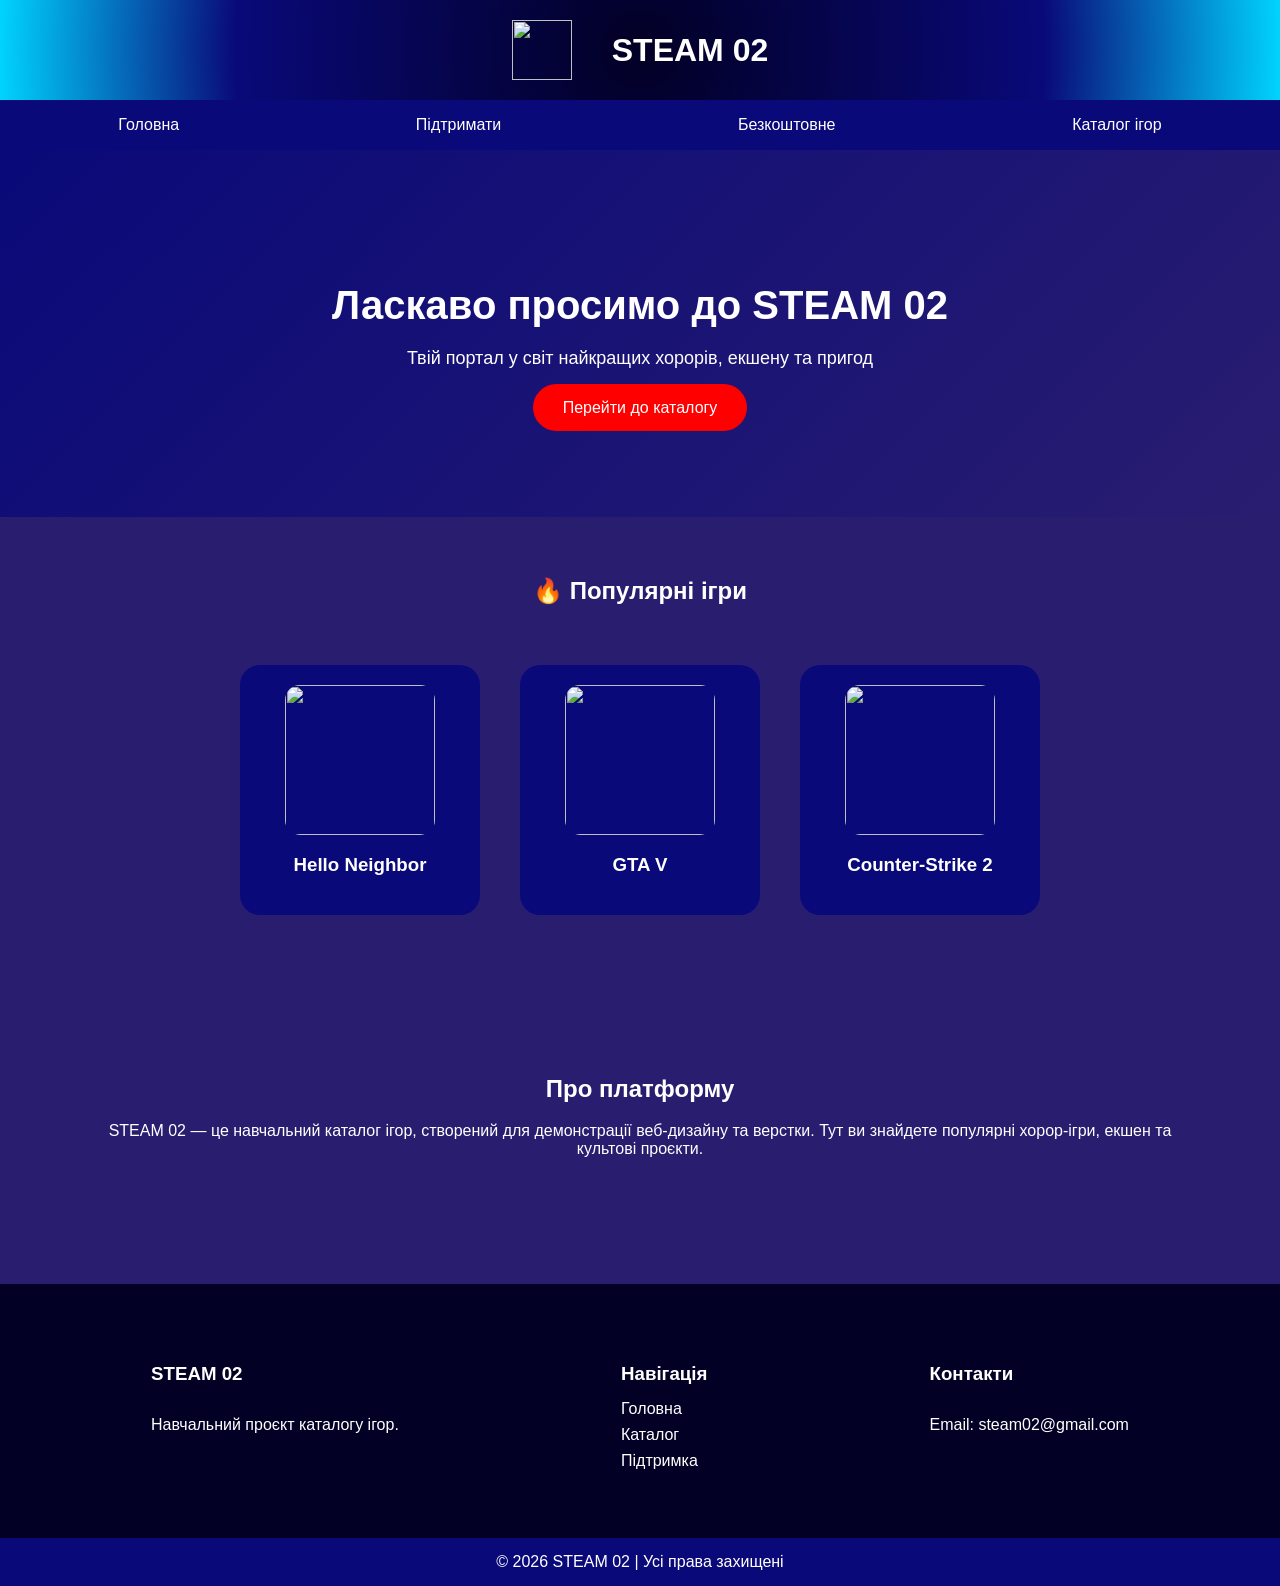
==== index.html @ d4117799 "Add files via upload" ====
<html>
<head>
    <title>STEAM 02 - Головна</title>
    <link rel="stylesheet" href="style1.css">
</head>
<body>

    <header>
        <div class="steam_h1">
            <div class="logo">
                <img src="https://upload.wikimedia.org/wikipedia/commons/thumb/8/83/Steam_icon_logo.svg/500px-Steam_icon_logo.svg.png">
            </div>
            <h1>STEAM 02</h1>
        </div>

        <nav>
            <a href="index.html">Головна</a>
            <a href="support.html">Підтримати</a>
            <a href="free.html">Безкоштовне</a>
            <a href="catalog.html">Каталог ігор</a>
        </nav>
    </header>

    <main>

        <!-- Hero блок -->
        <section class="hero">
            <h1>Ласкаво просимо до STEAM 02</h1>
            <p>Твій портал у світ найкращих хорорів, екшену та пригод</p>
            <a href="catalog.html" class="btn">Перейти до каталогу</a>
        </section>


        <!-- Популярні ігри -->
        <section class="popular">
            <h2 class="section_title">🔥 Популярні ігри</h2>

            <div class="popular_games">

                <div class="popular_card">
                    <img src="https://cdn1.epicgames.com/epic/offer/EGS_DynamicPixels_HelloNeighbor_S4-510x680-09f69dd598670e106f801668fbc31760.jpg">
                    <h3>Hello Neighbor</h3>
                </div>

                <div class="popular_card">
                    <img src="https://upload.wikimedia.org/wikipedia/en/thumb/a/a5/Grand_Theft_Auto_V.png/250px-Grand_Theft_Auto_V.png">
                    <h3>GTA V</h3>
                </div>

                <div class="popular_card">
                    <img src="https://steamcdn-a.akamaihd.net/steam/apps/730/library_600x900_2x.jpg">
                    <h3>Counter-Strike 2</h3>
                </div>

            </div>
        </section>


        <!-- Про сайт -->
        <section class="about">
            <h2 class="section_title">Про платформу</h2>
            <p>
                STEAM 02 — це навчальний каталог ігор, створений для демонстрації
                веб-дизайну та верстки. Тут ви знайдете популярні хорор-ігри,
                екшен та культові проєкти.
            </p>
        </section>

    </main>


    <footer>
        <div class="footer_content">
            <div class="footer_block">
                <h3>STEAM 02</h3>
                <p>Навчальний проєкт каталогу ігор.</p>
            </div>

            <div class="footer_block">
                <h3>Навігація</h3>
                <a href="index.html">Головна</a>
                <a href="catalog.html">Каталог</a>
                <a href="support.html">Підтримка</a>
            </div>

            <div class="footer_block">
                <h3>Контакти</h3>
                <p>Email: steam02@gmail.com</p>
            </div>
        </div>

        <div class="footer_bottom">
            © 2026 STEAM 02 | Усі права захищені
        </div>
    </footer>

</body>
</html>
---- style1.css ----
body {
    font-family: sans-serif;
    background-color: rgb(41, 29, 112);
    margin: 0;
    padding: 0;
}
.steam_h1 {
    background: radial-gradient(circle,rgba(2, 0, 36, 1) 0%, rgba(9, 9, 121, 1) 63%, rgba(0, 212, 255, 1) 100%);
    color: white;
    height: 100px;
    display: flex;
    align-items: center;
    justify-content: center;

}

.logo{
    width: 100px;
}
.logo img{
    height: 60px;
}


nav{
    display: flex;
    align-items: center;
    justify-content: space-around;
    height: 50px;
    background-color: rgba(9, 9, 121, 1);

}

nav a{
    color: white;
    text-decoration: none;
}


.sales{
    padding: 40px;
    display: flex;
    justify-content: space-around;
    flex-wrap: wrap;


}

.cart{
    background-color: rgba(9, 9, 121, 1);
    color: white;
    width: 300px;
    display: flex;
    align-items: center;
    justify-content: space-evenly;
    padding: 40px;
    border-radius: 30px;
    margin: 20px;


}

.img_cart img{
    width: 150px;
    border-radius: 30px;
}

.text{
    margin-left: 20px;
}

.text h1{
    font-size: 18px;
}

.text h2{
    color: red;
}

.head{
    text-align: center;
    color: white;
}

footer{
    background-color: rgb(2, 0, 36);
    color: white;
    margin-top: 50px;
}

.footer_content{
    display: flex;
    justify-content: space-around;
    padding: 40px;
    flex-wrap: wrap;
}

.footer_block{
    display: flex;
    flex-direction: column;
    margin: 20px;
}

.footer_block h3{
    margin-bottom: 15px;
}

.footer_block a{
    color: white;
    text-decoration: none;
    margin-bottom: 8px;
}

.footer_block a:hover{
    text-decoration: underline;
}

.footer_bottom{
    text-align: center;
    padding: 15px;
    background-color: rgba(9, 9, 121, 1);
}





.hero{
    text-align: center;
    padding: 100px 20px;
    color: white;
    background: linear-gradient(135deg, rgba(9,9,121,1), rgb(41,29,112));
}

.hero h1{
    font-size: 40px;
    margin-bottom: 20px;
}

.hero p{
    font-size: 18px;
    margin-bottom: 30px;
}

.btn{
    background-color: red;
    color: white;
    padding: 15px 30px;
    text-decoration: none;
    border-radius: 30px;
}

.btn:hover{
    background-color: darkred;
}

.section_title{
    text-align: center;
    color: white;
    margin-top: 60px;
}

.popular_games{
    display: flex;
    justify-content: center;
    gap: 40px;
    padding: 40px;
    flex-wrap: wrap;
}

.popular_card{
    background-color: rgba(9, 9, 121, 1);
    padding: 20px;
    border-radius: 20px;
    text-align: center;
    color: white;
    width: 200px;
}

.popular_card img{
    width: 150px;
    border-radius: 15px;
}

.about{
    padding: 60px 100px;
    text-align: center;
    color: white;
}



.support_hero{
    text-align: center;
    padding: 80px 20px;
    color: white;
    background: linear-gradient(135deg, rgba(9,9,121,1), rgb(41,29,112));
}

.donate_section{
    display: flex;
    justify-content: center;
    gap: 40px;
    padding: 60px;
    flex-wrap: wrap;
}

.donate_card{
    background-color: rgba(9, 9, 121, 1);
    color: white;
    padding: 30px;
    border-radius: 25px;
    width: 250px;
    text-align: center;
}

.donate_card h3{
    color: red;
    margin: 15px 0;
}

.donate_card button{
    background-color: red;
    color: white;
    border: none;
    padding: 10px 20px;
    border-radius: 20px;
    cursor: pointer;
}

.donate_card button:hover{
    background-color: darkred;
}

.contact_support{
    padding: 60px;
}

.support_form{
    display: flex;
    flex-direction: column;
    max-width: 500px;
    margin: 0 auto;
    gap: 15px;
}

.support_form input,
.support_form textarea{
    padding: 10px;
    border-radius: 10px;
    border: none;
}

.support_form textarea{
    height: 120px;
    resize: none;
}

.support_form button{
    background-color: red;
    color: white;
    border: none;
    padding: 12px;
    border-radius: 20px;
    cursor: pointer;
}

.support_form button:hover{
    background-color: darkred;
}


.free_hero{
    text-align: center;
    padding: 80px 20px;
    color: white;
    background: linear-gradient(135deg, rgba(9,9,121,1), rgb(41,29,112));
}

.free_games{
    display: flex;
    justify-content: center;
    gap: 40px;
    padding: 60px;
    flex-wrap: wrap;
}

.free_card{
    background-color: rgba(9, 9, 121, 1);
    color: white;
    padding: 25px;
    border-radius: 25px;
    width: 250px;
    text-align: center;
    position: relative;
}

.free_card img{
    width: 150px;
    border-radius: 20px;
}

.free_label{
    position: absolute;
    top: 15px;
    right: 15px;
    background-color: red;
    padding: 5px 10px;
    border-radius: 10px;
    font-weight: bold;
}
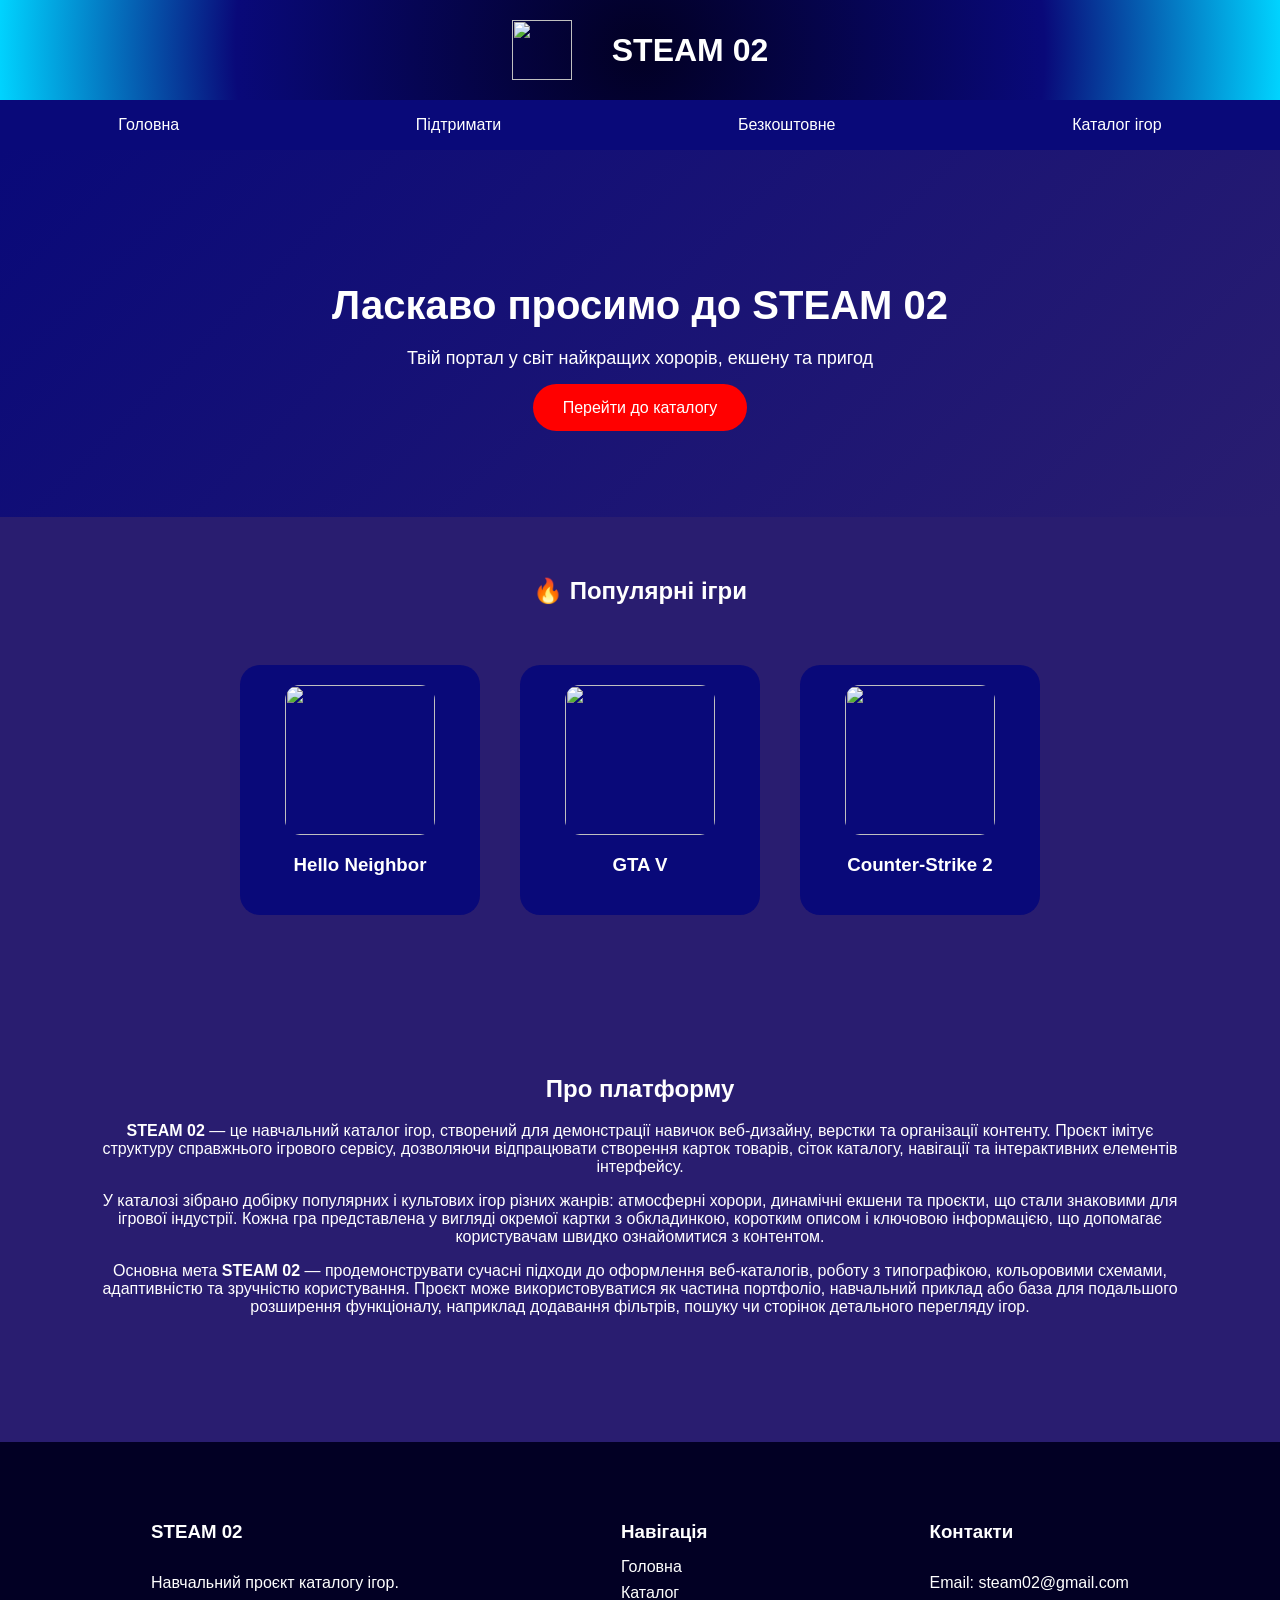
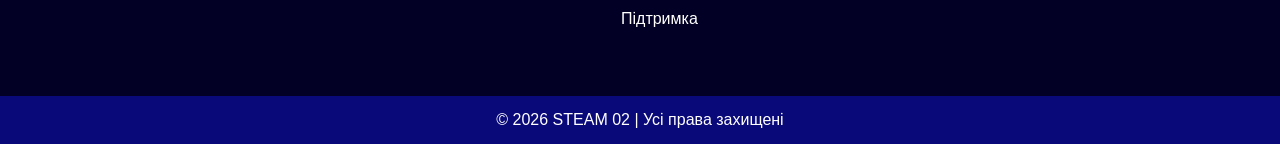
==== commit 40a091d8: "Add files via upload" ====
--- a/index.html
+++ b/index.html
@@ -59,11 +59,7 @@
         <!-- Про сайт -->
         <section class="about">
             <h2 class="section_title">Про платформу</h2>
-            <p>
-                STEAM 02 — це навчальний каталог ігор, створений для демонстрації
-                веб-дизайну та верстки. Тут ви знайдете популярні хорор-ігри,
-                екшен та культові проєкти.
-            </p>
+            <p> <strong>STEAM 02</strong> — це навчальний каталог ігор, створений для демонстрації навичок веб-дизайну, верстки та організації контенту. Проєкт імітує структуру справжнього ігрового сервісу, дозволяючи відпрацювати створення карток товарів, сіток каталогу, навігації та інтерактивних елементів інтерфейсу. </p> <p> У каталозі зібрано добірку популярних і культових ігор різних жанрів: атмосферні хорори, динамічні екшени та проєкти, що стали знаковими для ігрової індустрії. Кожна гра представлена у вигляді окремої картки з обкладинкою, коротким описом і ключовою інформацією, що допомагає користувачам швидко ознайомитися з контентом. </p> <p> Основна мета <strong>STEAM 02</strong> — продемонструвати сучасні підходи до оформлення веб-каталогів, роботу з типографікою, кольоровими схемами, адаптивністю та зручністю користування. Проєкт може використовуватися як частина портфоліо, навчальний приклад або база для подальшого розширення функціоналу, наприклад додавання фільтрів, пошуку чи сторінок детального перегляду ігор. </p>
         </section>
 
     </main>
--- a/style1.css
+++ b/style1.css
@@ -4,6 +4,7 @@
     margin: 0;
     padding: 0;
 }
+
 .steam_h1 {
     background: radial-gradient(circle,rgba(2, 0, 36, 1) 0%, rgba(9, 9, 121, 1) 63%, rgba(0, 212, 255, 1) 100%);
     color: white;
@@ -11,7 +12,6 @@
     display: flex;
     align-items: center;
     justify-content: center;
-
 }
 
 .logo{
@@ -20,7 +20,6 @@
 .logo img{
     height: 60px;
 }
-
 
 nav{
     display: flex;
@@ -28,22 +27,18 @@
     justify-content: space-around;
     height: 50px;
     background-color: rgba(9, 9, 121, 1);
-
 }
 
 nav a{
     color: white;
     text-decoration: none;
 }
-
 
 .sales{
     padding: 40px;
     display: flex;
     justify-content: space-around;
     flex-wrap: wrap;
-
-
 }
 
 .cart{
@@ -52,12 +47,9 @@
     width: 300px;
     display: flex;
     align-items: center;
-    justify-content: space-evenly;
-    padding: 40px;
+    padding: 25px;
     border-radius: 30px;
     margin: 20px;
-
-
 }
 
 .img_cart img{
@@ -67,6 +59,8 @@
 
 .text{
     margin-left: 20px;
+    display: flex;
+    flex-direction: column;
 }
 
 .text h1{
@@ -77,6 +71,24 @@
     color: red;
 }
 
+/* 🔥 КНОПКА КУПИТИ */
+.buy_btn{
+    background-color: red;
+    color: white;
+    border: none;
+    padding: 8px 15px;
+    border-radius: 15px;
+    cursor: pointer;
+    margin-top: 10px;
+    font-weight: bold;
+    transition: 0.3s;
+}
+
+.buy_btn:hover{
+    background-color: darkred;
+    transform: scale(1.05);
+}
+
 .head{
     text-align: center;
     color: white;
@@ -121,10 +133,7 @@
     background-color: rgba(9, 9, 121, 1);
 }
 
-
-
-
-
+/* HERO */
 .hero{
     text-align: center;
     padding: 100px 20px;
@@ -188,8 +197,7 @@
     color: white;
 }
 
-
-
+/* SUPPORT */
 .support_hero{
     text-align: center;
     padding: 80px 20px;
@@ -232,44 +240,7 @@
     background-color: darkred;
 }
 
-.contact_support{
-    padding: 60px;
-}
-
-.support_form{
-    display: flex;
-    flex-direction: column;
-    max-width: 500px;
-    margin: 0 auto;
-    gap: 15px;
-}
-
-.support_form input,
-.support_form textarea{
-    padding: 10px;
-    border-radius: 10px;
-    border: none;
-}
-
-.support_form textarea{
-    height: 120px;
-    resize: none;
-}
-
-.support_form button{
-    background-color: red;
-    color: white;
-    border: none;
-    padding: 12px;
-    border-radius: 20px;
-    cursor: pointer;
-}
-
-.support_form button:hover{
-    background-color: darkred;
-}
-
-
+/* FREE */
 .free_hero{
     text-align: center;
     padding: 80px 20px;
@@ -309,3 +280,4 @@
     border-radius: 10px;
     font-weight: bold;
 }
+
